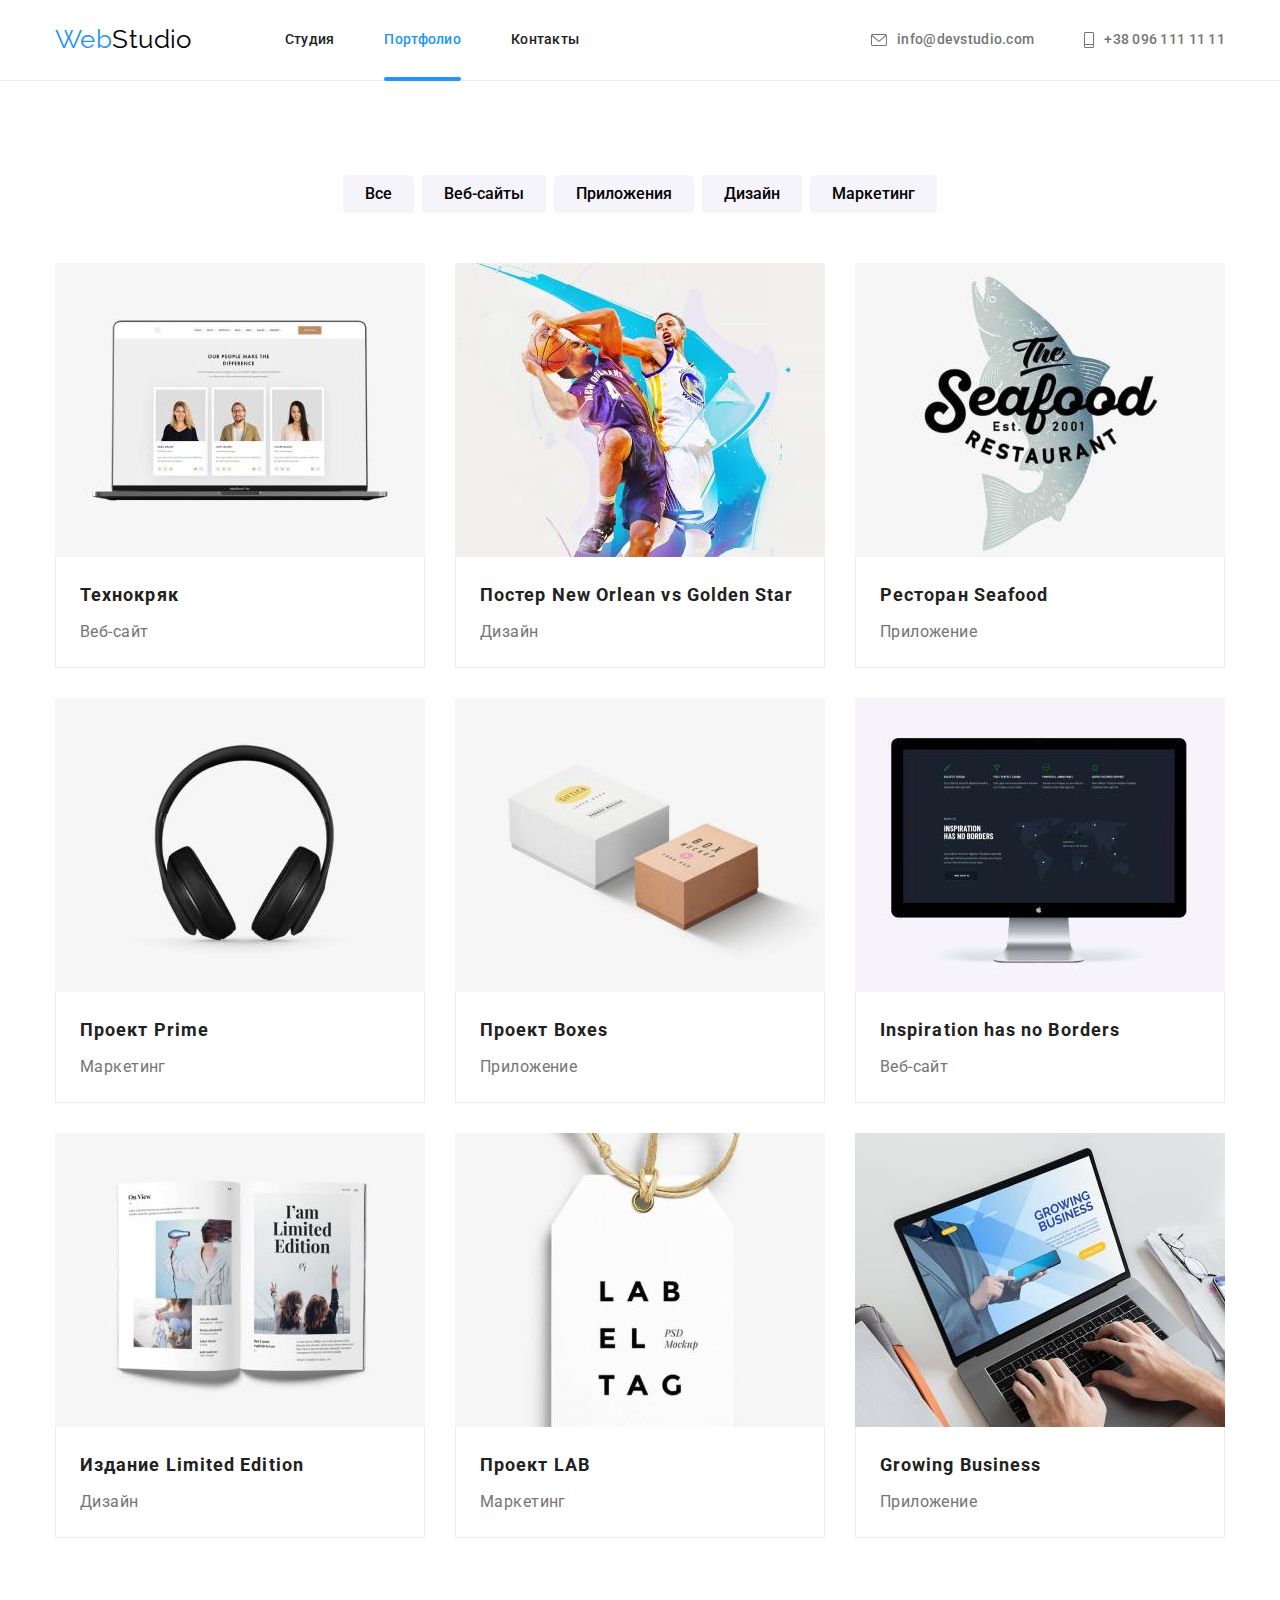
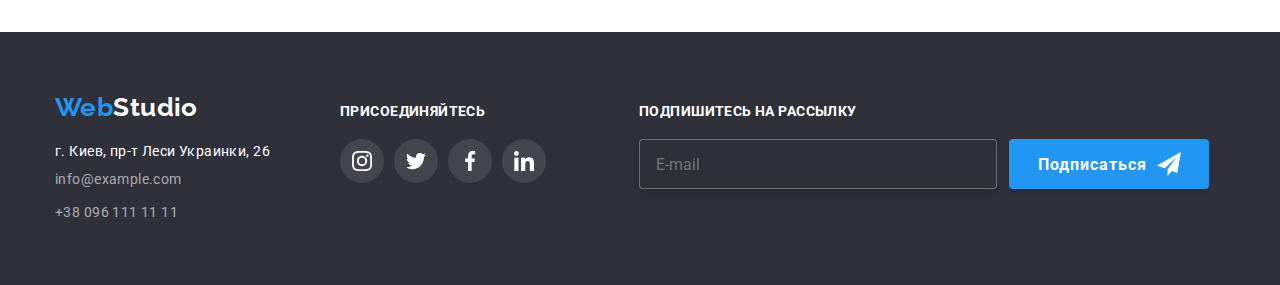
==== portfolio.html @ 6498806d "q" ====
<!DOCTYPE html>
<html lang="ru">
  <head>
    <meta charset="UTF-8" />
    <meta http-equiv="X-UA-Compatible" content="IE=edge" />
    <meta name="viewport" content="width=device-width, initial-scale=1.0" />
    <title>portfolio</title>
    <link
      href="https://fonts.googleapis.com/css2?family=Raleway:wght@700&family=Roboto:wght@400;500;700;900&display=swap"
      rel="stylesheet"
    />
    <link
      rel="stylesheet"
      href="https://cdnjs.cloudflare.com/ajax/libs/modern-normalize/1.1.0/modern-normalize.min.css"
    />
    <link rel="stylesheet" href="./css/styles.css" />
  </head>

  <body>
    <header class="">
      <div class="container">
        <div class="main-nav">
          <nav class="conteiner-nav">
            <a href="./index.html" class="logo"
              ><span class="logo-text">Web</span>Studio</a
            >
            <ul class="site-nav">
              <li class="item">
                <a href="./index.html" class="link">Студия</a>
              </li>
              <li class="item">
                <a href="./portfolio.html" class="link current">Портфолио</a>
              </li>
              <li class="item"><a href="" class="link">Контакты</a></li>
            </ul>
          </nav>
          <div class="conteiner-contakt">
            <ul class="auth-nav">
              <li class="item">
                <a href="mailto:info@devstudio.com" class="link">
                  <svg class="icon-tell" width="16" height="12">
                    <use href="./images/icons.svg#envelope"></use>
                  </svg>
                  info@devstudio.com
                </a>
              </li>
              <li class="item">
                <a href="tel:+380961111111" class="link">
                  <svg class="icon-tell" width="10" height="16">
                    <use href="./images/icons.svg#telephon"></use>
                  </svg>
                  +38 096 111 11 11</a
                >
              </li>
            </ul>
          </div>
        </div>
      </div>
    </header>
    <main>
      <section>
        <div class="section container">
          <h1 class="visually-hidden">Карточки работ</h1>
          <ul class="filter">
            <li class="item">
              <button type="button" class="button-filter">Все</button>
            </li>

            <li class="item">
              <button type="button" class="button-filter">Веб-сайты</button>
            </li>

            <li class="item">
              <button type="button" class="button-filter">Приложения</button>
            </li>

            <li class="item">
              <button type="button" class="button-filter">Дизайн</button>
            </li>

            <li class="item">
              <button type="button" class="button-filter">Маркетинг</button>
            </li>
          </ul>
          <ul class="card-work">
            <li class="item">
              <a href="" class="card-thumb">
                <div class="box">
                  <img
                    src="./images/techno.jpeg"
                    alt="стрaница сайта"
                    width="370"
                  />
                  <div class="overlay">
                    <p>
                      Ресурс предлагает комплексные предложения с разным уровнем
                      функционала и сервисов. Все это позволит посетителю
                      получить исчерпывающие сведения  о компании или частном
                      лице.
                    </p>
                  </div>
                </div>
                <div class="card-content">
                  <h2 class="work-title">Технокряк</h2>
                  <p class="work-name">Веб-сайт</p>
                </div>
              </a>
            </li>
            <li class="item">
              <a href="" class="card-thumb">
                <div class="box">
                  <img src="./images/poster.jpeg" alt="баскетбол" width="370" />
                  <div class="overlay">
                    <p>
                      Ресурс предлагает комплексные предложения с разным уровнем
                      функционала и сервисов. Все это позволит посетителю
                      получить исчерпывающие сведения  о компании или частном
                      лице.
                    </p>
                  </div>
                </div>
                <div class="card-content">
                  <h2 class="work-title">Постер New Orlean vs Golden Star</h2>
                  <p class="work-name">Дизайн</p>
                </div>
              </a>
            </li>
            <li class="item">
              <a href="" class="card-thumb"
                ><div class="box">
                  <img
                    src="./images/restaurant.jpeg"
                    alt="логотип ресторана"
                    width="370"
                  />
                  <div class="overlay">
                    <p>
                      Ресурс предлагает комплексные предложения с разным уровнем
                      функционала и сервисов. Все это позволит посетителю
                      получить исчерпывающие сведения  о компании или частном
                      лице.
                    </p>
                  </div>
                </div>
                <div class="card-content">
                  <h2 class="work-title">Ресторан Seafood</h2>
                  <p class="work-name">Приложение</p>
                </div></a
              >
            </li>
            <li class="item">
              <a href="" class="card-thumb"
                ><div class="box">
                  <img src="./images/prime.jpeg" alt="наушники" width="370" />
                  <div class="overlay">
                    <p>
                      Ресурс предлагает комплексные предложения с разным уровнем
                      функционала и сервисов. Все это позволит посетителю
                      получить исчерпывающие сведения  о компании или частном
                      лице.
                    </p>
                  </div>
                </div>
                <div class="card-content">
                  <h2 class="work-title">Проект Prime</h2>
                  <p class="work-name">Маркетинг</p>
                </div></a
              >
            </li>
            <li class="item">
              <a href="" class="card-thumb"
                ><div class="box">
                  <img src="./images/boxes.jpeg" alt="блоки" width="370" />
                  <div class="overlay">
                    <p>
                      Ресурс предлагает комплексные предложения с разным уровнем
                      функционала и сервисов. Все это позволит посетителю
                      получить исчерпывающие сведения  о компании или частном
                      лице.
                    </p>
                  </div>
                </div>
                <div class="card-content">
                  <h2 class="work-title">Проект Boxes</h2>
                  <p class="work-name">Приложение</p>
                </div></a
              >
            </li>
            <li class="item">
              <a href="" class="card-thumb"
                ><div class="box">
                  <img
                    src="./images/Inspiration.jpeg"
                    alt="монитор"
                    width="370"
                  />
                  <div class="overlay">
                    <p>
                      Ресурс предлагает комплексные предложения с разным уровнем
                      функционала и сервисов. Все это позволит посетителю
                      получить исчерпывающие сведения  о компании или частном
                      лице.
                    </p>
                  </div>
                </div>
                <div class="card-content">
                  <h2 class="work-title">Inspiration has no Borders</h2>
                  <p class="work-name">Веб-сайт</p>
                </div></a
              >
            </li>
            <li class="item">
              <a href="" class="card-thumb"
                ><div class="box">
                  <img src="./images/edition.jpeg" alt="книга" width="370" />
                  <div class="overlay">
                    <p>
                      Ресурс предлагает комплексные предложения с разным уровнем
                      функционала и сервисов. Все это позволит посетителю
                      получить исчерпывающие сведения  о компании или частном
                      лице.
                    </p>
                  </div>
                </div>
                <div class="card-content">
                  <h2 class="work-title">Издание Limited Edition</h2>
                  <p class="work-name">Дизайн</p>
                </div></a
              >
            </li>
            <li class="item">
              <a href="" class="card-thumb"
                ><div class="box">
                  <img src="./images/projeck.jpeg" alt="лейба" width="370" />
                  <div class="overlay">
                    <p>
                      Ресурс предлагает комплексные предложения с разным уровнем
                      функционала и сервисов. Все это позволит посетителю
                      получить исчерпывающие сведения  о компании или частном
                      лице.
                    </p>
                  </div>
                </div>
                <div class="card-content">
                  <h2 class="work-title">Проект LAB</h2>
                  <p class="work-name">Маркетинг</p>
                </div></a
              >
            </li>
            <li class="item">
              <a href="" class="card-thumb"
                ><div class="box">
                  <img src="./images/business.jpeg" alt="ноутбук" width="370" />
                  <div class="overlay">
                    <p>
                      Ресурс предлагает комплексные предложения с разным уровнем
                      функционала и сервисов. Все это позволит посетителю
                      получить исчерпывающие сведения  о компании или частном
                      лице.
                    </p>
                  </div>
                </div>
                <div class="card-content">
                  <h2 class="work-title">Growing Business</h2>
                  <p class="work-name">Приложение</p>
                </div>
              </a>
            </li>
          </ul>
        </div>
      </section>
    </main>

    <footer class="footer">
      <div class="container">
        <div class="addres-thumb">
          <a href="./index.html" class="logo-footer"
            ><span class="logo-text">Web</span>Studio</a
          >
          <address>
            <ul class="footer-nav">
              <li class="item">
                <a
                  href="https://www.google.com/maps/place/%D0%B1%D1%83%D0%BB.+%D0%9B%D0%B5%D1%81%D0%B8+%D0%A3%D0%BA%D1%80%D0%B0%D0%B8%D0%BD%D0%BA%D0%B8,+26,+%D0%9A%D0%B8%D0%B5%D0%B2,+02000/@50.4265841,30.5361971,17z/data=!3m1!4b1!4m5!3m4!1s0x40d4cf0e033ecbe9:0x57a4dffefec77da0!8m2!3d50.4265807!4d30.5383858"
                  target="_blank"
                  rel="noopener noreferrer nofollow"
                  class="link-adress"
                  >г. Киев, пр-т Леси Украинки, 26</a
                >
              </li>

              <li class="item">
                <a href="mailto:info@example.com" class="link"
                  >info@example.com</a
                >
              </li>
              <li class="item">
                <a href="tel:+380961111111" class="link"> +38 096 111 11 11</a>
              </li>
            </ul>
          </address>
        </div>
        <div class="social-link">
          <p class="social-link-title">присоединяйтесь</p>
          <ul class="footer-icon">
            <li class="icons-footer">
              <a href="" class="link">
                <svg class="icon-insta" width="20px" height="20px">
                  <use href="./images/icons.svg#instagram"></use>
                </svg>
              </a>
            </li>
            <li class="icons-footer">
              <a href="" class="link">
                <svg class="icon-insta" width="20px" height="20px">
                  <use href="./images/icons.svg#twitter"></use>
                </svg>
              </a>
            </li>
            <li class="icons-footer">
              <a href="" class="link">
                <svg class="icon-insta" width="20px" height="20px">
                  <use href="./images/icons.svg#facebook"></use>
                </svg>
              </a>
            </li>
            <li class="icons-footer">
              <a href="" class="link">
                <svg class="icon-insta" width="20px" height="20px">
                  <use href="./images/icons.svg#linkedin"></use>
                </svg>
              </a>
            </li>
          </ul>
        </div>
        <div class="footer-email">
          <p class="social-link-title">Подпишитесь на рассылку</p>
          <form class="footer-form">
            <div>
              <label for="email"></label>
              <input
                class="footer-input"
                type="text"
                name="email"
                id="email"
                placeholder="E-mail"
              />
            </div>
            <button type="submit" class="footer-btn">
              Подписаться
              <svg class="icon-send" width="24px" height="24px">
                <use href="./images/icons.svg#send"></use>
              </svg>
            </button>
          </form>
        </div>
      </div>
    </footer>
  </body>
</html>
---- css/styles.css ----
:root {
  --primary-text-color: #757575;
  --title-text-color: #212121;
  --primary-color-link: #2196f3;
  --white-color: #ffffff;
  --black-color: #000000;
  --card-set-gap: 30px;
}

body {
  background-color: var(--white-color);
  color: var(--primary-text-color);
  font-family: Roboto, sans-serif;
  letter-spacing: 0.03em;
  font-size: 14px;
}
a {
  text-decoration: none;
}

ul {
  list-style: none;
}

h1,
h2,
h3,
ul,
p,
li {
  padding: 0;
  margin: 0;
}

img {
  display: block;
  max-width: 100%;
}

/* цвет основного текста #757575; */
/* вторичный цвет текста #212121; */
/* белый #FFFFFF */
/* синий #2196F3 */
/* вторичный цвет фона #F5F4FA */
/* черный цвет  #000000 */

/* header */

.container {
  margin-left: auto;
  margin-right: auto;
  padding-left: 15px;
  padding-right: 15px;
  width: 1200px;
}

.section {
  padding-top: 94px;
  padding-bottom: 94px;
}

header {
  background-color: var(--white-color);
  border-bottom: 1px solid #ececec;
}

.conteiner-nav {
  display: flex;
  align-items: center;
}

.main-nav {
  display: flex;
  align-items: center;
}

.logo {
  color: var(--black-color);
  font-family: Raleway, sans-serif;
  font-size: 26px;
  line-height: 1.2;
}

.logo-text {
  color: var(--primary-color-link);
  text-decoration: none;
}

.site-nav {
  margin: 0 0 0 93px;
}

.conteiner-contakt {
  margin-left: auto;
}

.site-nav .link {
  color: var(--title-text-color);
}

.site-nav .link {
  display: block;
  padding-bottom: 32px;
  padding-top: 32px;
}

.site-nav,
.auth-nav {
  display: flex;
  padding-left: 0;
  font-weight: 500;
  line-height: 1.14;
  letter-spacing: 0.02em;
}

.auth-nav .item + .item {
  margin-left: 50px;
}

.site-nav .item:not(:last-child) {
  margin-right: 50px;
}

.site-nav .link:hover,
.site-nav .link:focus {
  color: var(--primary-color-link);
}

.item .link {
  display: inline-flex;
  transition: color 250ms cubic-bezier(0.4, 0, 0.2, 1);
}

.auth-nav .link {
  display: flex;
  align-items: center;
  color: var(--primary-text-color);
}

.auth-nav .link:hover,
.auth-nav .link:focus {
  color: var(--primary-color-link);
}

.link:hover .icon-tell,
.link:focus .icon-tell {
  fill: #2196f3;
}

.icon-tell {
  fill: var(--primary-text-color);
  margin-right: 10px;
  transition: fill 250ms cubic-bezier(0.4, 0, 0.2, 1);
}

.site-nav .current {
  position: relative;
  color: var(--primary-color-link);
}

.current::after {
  content: "";
  position: absolute;
  bottom: -1px;
  width: 100%;
  height: 4px;
  background-color: var(--primary-color-link);
  border-radius: 2px;
}

/* ------------ MAIN---------- */

/* ------HERO------ */

.hero {
  padding: 200px 0;
  max-width: 1600px;
  height: 600px;
  margin-left: auto;
  margin-right: auto;
  background-color: #2f303a;
  background-image: linear-gradient(
      to right,
      rgba(47, 48, 58, 0.4),
      rgba(47, 48, 58, 0.4)
    ),
    url(../images/hero.jpeg);
  background-repeat: no-repeat;
  background-position: center;
  background-size: cover;
  color: var(--white-color);
  text-align: center;
}

.hero-title {
  margin-bottom: 40px;
  margin-left: auto;
  margin-right: auto;
  width: 696px;
  font-weight: 900;
  font-size: 44px;
  line-height: 1.36;
  letter-spacing: 0.06em;
  text-transform: uppercase;
}

.button {
  padding: 10px 32px;
  border: none;
  background-color: var(--primary-color-link);
  color: var(--white-color);
  font-family: inherit;
  font-weight: 700;
  font-size: 16px;
  line-height: 1.87;
  align-items: center;
  text-align: center;
  letter-spacing: 0.06em;
  cursor: pointer;
  box-shadow: 0px 4px 4px rgba(0, 0, 0, 0.15);
  border-radius: 4px;
  transition: background-color 250ms cubic-bezier(0.4, 0, 0.2, 1);
}

.button:hover,
.button:focus {
  background-color: #188ce8;
}

/* ----Modal----- */

.backdrop {
  position: fixed;
  top: 0;
  left: 0;
  width: 100vw;
  height: 100vh;
  background-color: rgba(0, 0, 0, 0.2);
  z-index: 1;
}

.backdrop.is-hidden {
  visibility: hidden;
  opacity: 0;
  pointer-events: none;
}

.modal {
  position: absolute;
  top: 50%;
  left: 50%;
  transform: translate(-50%, -50%);
  transition: transform 250ms cubic-bezier(0.4, 0, 0.2, 1);

  min-width: 528px;
  min-height: 581px;

  background-color: var(--white-color);
  box-shadow: 0px 1px 3px rgba(0, 0, 0, 0.12), 0px 1px 1px rgba(0, 0, 0, 0.14),
    0px 2px 1px rgba(0, 0, 0, 0.2);
  border-radius: 4px;
}

.close {
  display: flex;
  justify-content: flex-end;
  margin-bottom: 2px;
}

.form-title {
  margin-bottom: 12px;
  font-weight: 700;
  font-size: 20px;
  line-height: 1.15;
  text-align: center;
  color: #212121;
}

.backdrop.is-hidden .modal {
  transform: translate(-50%, -50%) scale(0);
}

.backdrop {
  position: fixed;
  top: 0;
  left: 0;
  width: 100%;
  height: 100%;
  background-color: rgba(0, 0, 0, 0.2);
  opacity: 1;
  transition: opacity 250ms cubic-bezier(0.4, 0, 0.2, 1),
    visibility 250ms cubic-bezier(0.4, 0, 0.2, 1);
}

.btn-close {
  display: flex;
  align-items: center;
  justify-content: center;
  margin-top: 8px;
  margin-right: 8px;
  width: 30px;
  height: 30px;
  padding: 0;
  border: 1px solid rgba(0, 0, 0, 0.1);
  border-radius: 50%;
  background-color: var(--white-color);
  cursor: pointer;
  transition: fill 250ms cubic-bezier(0.4, 0, 0.2, 1);
}

.btn-close:hover,
.btn-close:focus {
  fill: #188ce8;
}

.form {
  width: 448px;
  margin-left: auto;
  margin-right: auto;
}

.form-field {
  display: flex;
  flex-direction: column;
  position: relative;
}

.form-field input {
  outline: none;
  height: 40px;
  margin: 0;
  padding-left: 30px;
  margin-bottom: 10px;
  border: 1px solid rgba(33, 33, 33, 0.2);
  border-radius: 4px;
}

.form-input {
  transition: border 250ms cubic-bezier(0.4, 0, 0.2, 1),
    box-shadow 250ms cubic-bezier(0.4, 0, 0.2, 1);
}

.form-field label {
  margin-bottom: 4px;
  font-size: 12px;
  line-height: 1.16;

  letter-spacing: 0.01em;

  color: #757575;
}

.form-input:focus-within {
  border: 1px solid #2196f3;
  box-shadow: 0px 1px 3px rgba(0, 0, 0, 0.12), 0px 1px 1px rgba(0, 0, 0, 0.14),
    0px 2px 1px rgba(0, 0, 0, 0.2);
  border-radius: 4px;
  fill: #188ce8;
}

.form-input:focus + .form-icons {
  fill: #188ce8;
}

.form-input {
  appearance: none;
}

textarea {
  outline: none;
  padding: 12px 16px;
  resize: none;
  border: 1px solid rgba(33, 33, 33, 0.2);
  border-radius: 4px;
  font-size: 12px;
  line-height: 1.16;
  letter-spacing: 0.01em;
  height: 120px;
  color: rgba(117, 117, 117, 0.5);
}

.btn-modal {
  width: 200px;
  height: 50px;
  font-weight: 700;
  font-size: 16px;
  line-height: 1.87;
  text-align: center;
  letter-spacing: 0.06em;

  color: #ffffff;
  background-color: #2196f3;
  box-shadow: 0px 4px 4px rgba(0, 0, 0, 0.15);
  border-radius: 4px;
  padding: 0;
  cursor: pointer;

  transition: background-color 250ms cubic-bezier(0.4, 0, 0.2, 1),
    box-shadow 250ms cubic-bezier(0.4, 0, 0.2, 1);
}

.btn-modal:hover,
.btn-modal:focus {
  background-color: #188ce8;
  box-shadow: 0px 4px 4px rgba(0, 0, 0, 0.15);
}

.btn-send {
  display: flex;
  justify-content: center;
}

.form-icons {
  position: absolute;
  bottom: 11px;
  left: 10px;

  transform: translateY(-50%);
  width: 18px;
  height: 18px;
  transition: fill 250ms cubic-bezier(0.4, 0, 0.2, 1);
}

label a {
  color: #2196f3;
  text-decoration: underline;
}

.checkbox {
  opacity: 0;
}

.checkbox {
  margin-right: 7px;
}

.check-icon {
  position: relative;
  pointer-events: none;
}

.check-icon svg {
  pointer-events: none;
}

.check-blue {
  opacity: 0;
  transition: opacity 250ms cubic-bezier(0.4, 0, 0.2, 1);
}

.check-black {
  transition: opacity 250ms cubic-bezier(0.4, 0, 0.2, 1);
}

.checkbox:checked + .check-icon .check-black {
  opacity: 0;
}

.checkbox:checked + .check-icon .check-blue {
  opacity: 1;
}

.check-black,
.check-blue {
  position: absolute;
  transform: translateX(-135%);
}

.form-check {
  position: relative;
  display: flex;
  justify-content: center;
  margin-top: 20px;
  margin-bottom: 30px;
}

/* ------section------- */

.item .icon {
  display: flex;
  align-items: center;
  justify-content: center;
  width: 270px;
  height: 120px;
  background-color: #f5f4fa;
  border-radius: 4px;
}

.advantage {
  padding-bottom: 0;
}

.visually-hidden {
  position: absolute;
  width: 1px;
  height: 1px;
  margin: -1px;
  border: 0;
  padding: 0;
  white-space: nowrap;
  clip-path: inset(100%);
  clip: rect(0 0 0 0);
  overflow: hidden;
}

.advantage-block {
  display: flex;
}

.advantage-block .item:not(:last-child) {
  margin-right: 30px;
}

.section-title {
  margin-bottom: 50px;
  color: var(--title-text-color);
  font-weight: 700;
  font-size: 36px;
  line-height: 1.17;
  text-align: center;
}

.advantage-title {
  margin-top: 30px;
  margin-bottom: 10px;
  color: var(--title-text-color);
  font-weight: 700;
  font-size: 14px;
  line-height: 1.14;
  text-transform: uppercase;
}

.pictures {
  display: flex;
}

.pictures .item {
  position: relative;
}

.block-name {
  position: absolute;
  width: 100%;
  display: flex;
  align-items: center;
  justify-content: center;
  left: 0;
  bottom: 0;
  height: 70px;
  font-weight: 700;
  font-size: 14px;
  line-height: 1.14;
  text-align: center;
  color: #ffffff;
  background-color: rgba(47, 48, 58, 0.8);
  text-transform: uppercase;
}

.pictures .item:not(:last-child) {
  margin-right: 30px;
}

.team {
  background-color: #f5f4fa;
  padding-top: 94px;
  padding-bottom: 94px;
}

.team-block {
  display: flex;
}

.team-block .item:not(:last-child) {
  margin-right: 30px;
}

.team-block .item {
  background-color: var(--white-color);
  box-shadow: 0px 1px 3px rgba(0, 0, 0, 0.12), 0px 1px 1px rgba(0, 0, 0, 0.14),
    0px 2px 1px rgba(0, 0, 0, 0.2);
  border-radius: 0px 0px 4px 4px;
}

.team-title {
  margin-top: 30px;
  margin-bottom: 10px;

  color: var(--title-text-color);
  font-weight: 500;
  font-size: 16px;
  line-height: 1.19;
  text-align: center;
}

.work-title {
  color: var(--title-text-color);
  font-weight: 700;
  font-size: 18px;
  line-height: 2;
  letter-spacing: 0.06em;
}

.work-name {
  color: var(--primary-text-color);
  font-size: 16px;
  line-height: 1.87;
}

.text {
  line-height: 1.71;
}

.position {
  margin-bottom: 16px;
  font-size: 16px;
  line-height: 1.19;
  text-align: center;
}

.social-icon {
  display: flex;
  justify-content: center;
  margin-bottom: 30px;
}

.social-icon .icons:not(:last-child) {
  margin-right: 10px;
}

.icons .link {
  display: flex;
  align-items: center;
  justify-content: center;
  width: 44px;
  height: 44px;
  border-radius: 50%;
  fill: #afb1b8;
  transition: background-color 250ms cubic-bezier(0.4, 0, 0.2, 1),
    fill 250ms cubic-bezier(0.4, 0, 0.2, 1);
}

.icons .link:hover,
.icons .link:focus {
  fill: #ffffff;
  background-color: #2196f3;
  border-radius: 50%;
}

/* company */

.company-block {
  display: flex;
}

.company-block .item {
  display: flex;
  align-items: center;
  justify-content: center;
}

.company-block .item {
  width: 170px;
  height: 92px;
  cursor: pointer;
  border: 1px solid #afb1b8;
  border-radius: 4px;
  transition: border-color 250ms cubic-bezier(0.4, 0, 0.2, 1);
}

.company-block .link {
  display: flex;
  justify-content: center;
  align-items: center;
  width: 100%;
  height: 100%;
  fill: #afb1b8;
  transition: fill 250ms cubic-bezier(0.4, 0, 0.2, 1);
}
.company-block .link:hover,
.company-block .link:focus {
  fill: #2196f3;
}

.company-block .item:hover,
.company-block .item:focus {
  border-color: #2196f3;
}

.company-block .item:not(:last-child) {
  margin-right: 30px;
}

/* карточка работ */

main {
  background-color: var(--white-color);
}

.card-content {
  padding: 20px 24px;

  background-color: #ffffff;

  border: 1px solid #eeeeee;
  border-top: 0px;
}

.work-name {
  margin-top: 4px;
}

.card-work {
  display: flex;
  flex-wrap: wrap;
  margin-left: calc(-1 * var(--card-set-gap));
  margin-top: calc(-1 * var(--card-set-gap));
}

.card-work > .item {
  flex-basis: calc(100% / 3 - var(--card-set-gap));
  margin-left: var(--card-set-gap);
  margin-top: var(--card-set-gap);
}

.item .card-thumb {
  display: block;
  transition: box-shadow 250ms cubic-bezier(0.4, 0, 0.2, 1);
}

.card-thumb .box {
  position: relative;
  overflow: hidden;
}

.overlay {
  position: absolute;
  top: 0;
  right: 0;
  width: 100%;
  height: 100%;
  padding: 63px 24px;
  background-color: #188ce8;
  transform: translateY(101%);
  transition: transform 250ms cubic-bezier(0.4, 0, 0.2, 1);
}

.overlay > p {
  width: 322px;
  height: 168px;
  font-size: 18px;
  line-height: 1.55;
  color: #ffffff;
}

.card-thumb:hover .overlay {
  transform: translateY(0);
}

.item .card-thumb:hover,
.item .card-thumb:focus {
  box-shadow: 0px 1px 1px rgba(0, 0, 0, 0.12), 0px 4px 4px rgba(0, 0, 0, 0.06),
    1px 4px 6px rgba(0, 0, 0, 0.16);
}

.filter {
  display: flex;
  margin-bottom: 50px;
  justify-content: center;
}

.button-filter {
  padding: 6px 22px;
  border: none;
  background-color: #f5f4fa;
  border-radius: 4px;
  font-weight: 500;
  font-size: 16px;
  line-height: 1.62;
  cursor: pointer;
  transition: background-color 250ms cubic-bezier(0.4, 0, 0.2, 1),
    color 250ms cubic-bezier(0.4, 0, 0.2, 1),
    box-shadow 250ms cubic-bezier(0.4, 0, 0.2, 1);
}

.filter .item:not(:last-child) .button-filter {
  margin-right: 8px;
}

.button-filter:hover,
.button-filter:focus {
  color: var(--white-color);
  background-color: var(--primary-color-link);
  box-shadow: 0px 3px 1px rgba(0, 0, 0, 0.1), 0px 1px 2px rgba(0, 0, 0, 0.08),
    0px 2px 2px rgba(0, 0, 0, 0.12);
}

/* footer */

.logo-footer {
  display: block;
  margin-bottom: 20px;
  color: var(--white-color);
  font-family: Raleway, sans-serif;
  font-weight: 700;
  font-size: 26px;
  line-height: 1.2;
}

footer {
  padding-top: 60px;
  padding-bottom: 60px;
  background-color: #2f303a;
}

.footer-nav .item:not(:last-child) {
  margin-bottom: 9px;
}

.footer-nav .link {
  color: rgba(255, 255, 255, 0.6);
  font-weight: 400;
  font-size: 14px;
  line-height: 1.71;
  font-style: normal;
  transition: color 250ms cubic-bezier(0.4, 0, 0.2, 1);
}

.link-adress {
  color: var(--white-color);
  font-style: normal;
  transition: color 250ms cubic-bezier(0.4, 0, 0.2, 1);
}

.link-adress:hover,
.link-adress:focus {
  color: var(--primary-color-link);
}

.footer-nav .link:hover,
.footer-nav .link:focus {
  color: var(--primary-color-link);
}

/* --footer social link--- */

.social-link {
  margin-left: 70px;
}

.social-link-title {
  font-weight: 700;
  font-size: 14px;
  line-height: 1.14;
  letter-spacing: 0.03em;
  text-transform: uppercase;
  color: #ffffff;
  margin-bottom: 20px;
}

.footer .container {
  display: flex;
  align-items: baseline;
}
.footer-icon {
  display: inline-flex;
}

.footer-icon .icons-footer:not(:last-child) {
  margin-right: 10px;
}
.icons-footer .link {
  display: flex;
  align-items: center;
  justify-content: center;
  width: 44px;
  height: 44px;
  background-color: rgba(255, 255, 255, 0.1);
  border-radius: 50%;
  transition: background-color 250ms cubic-bezier(0.4, 0, 0.2, 1);
}

.icon-insta {
  fill: #ffffff;
}

.icons-footer .link:hover,
.icons-footer .link:focus {
  background-color: #2196f3;
  border-radius: 50%;
}

.footer-email {
  margin-left: 93px;
}

.footer-form {
  display: flex;
}

.footer-input {
  width: 358px;
  height: 50px;
  background-color: #2f303a;
  border: 1px solid rgba(255, 255, 255, 0.3);
  filter: drop-shadow(0px 4px 4px rgba(0, 0, 0, 0.15));
  border-radius: 4px;
  padding-left: 16px;

  font-size: 16px;
  line-height: 1.25;
  color: rgba(255, 255, 255, 0.6);
}

.footer-btn {
  width: 200px;
  height: 50px;
  display: flex;
  align-items: center;
  padding: 10px 28px 10px 29px;
  margin-left: 12px;
  background-color: var(--primary-color-link);
  box-shadow: 0px 4px 4px rgba(0, 0, 0, 0.15);
  border-radius: 4px;
  border: none;
  cursor: pointer;
  font-weight: 700;
  font-size: 16px;
  line-height: 1.87;
  letter-spacing: 0.06em;
  color: #ffffff;
}

.icon-send {
  margin-left: 10px;
}
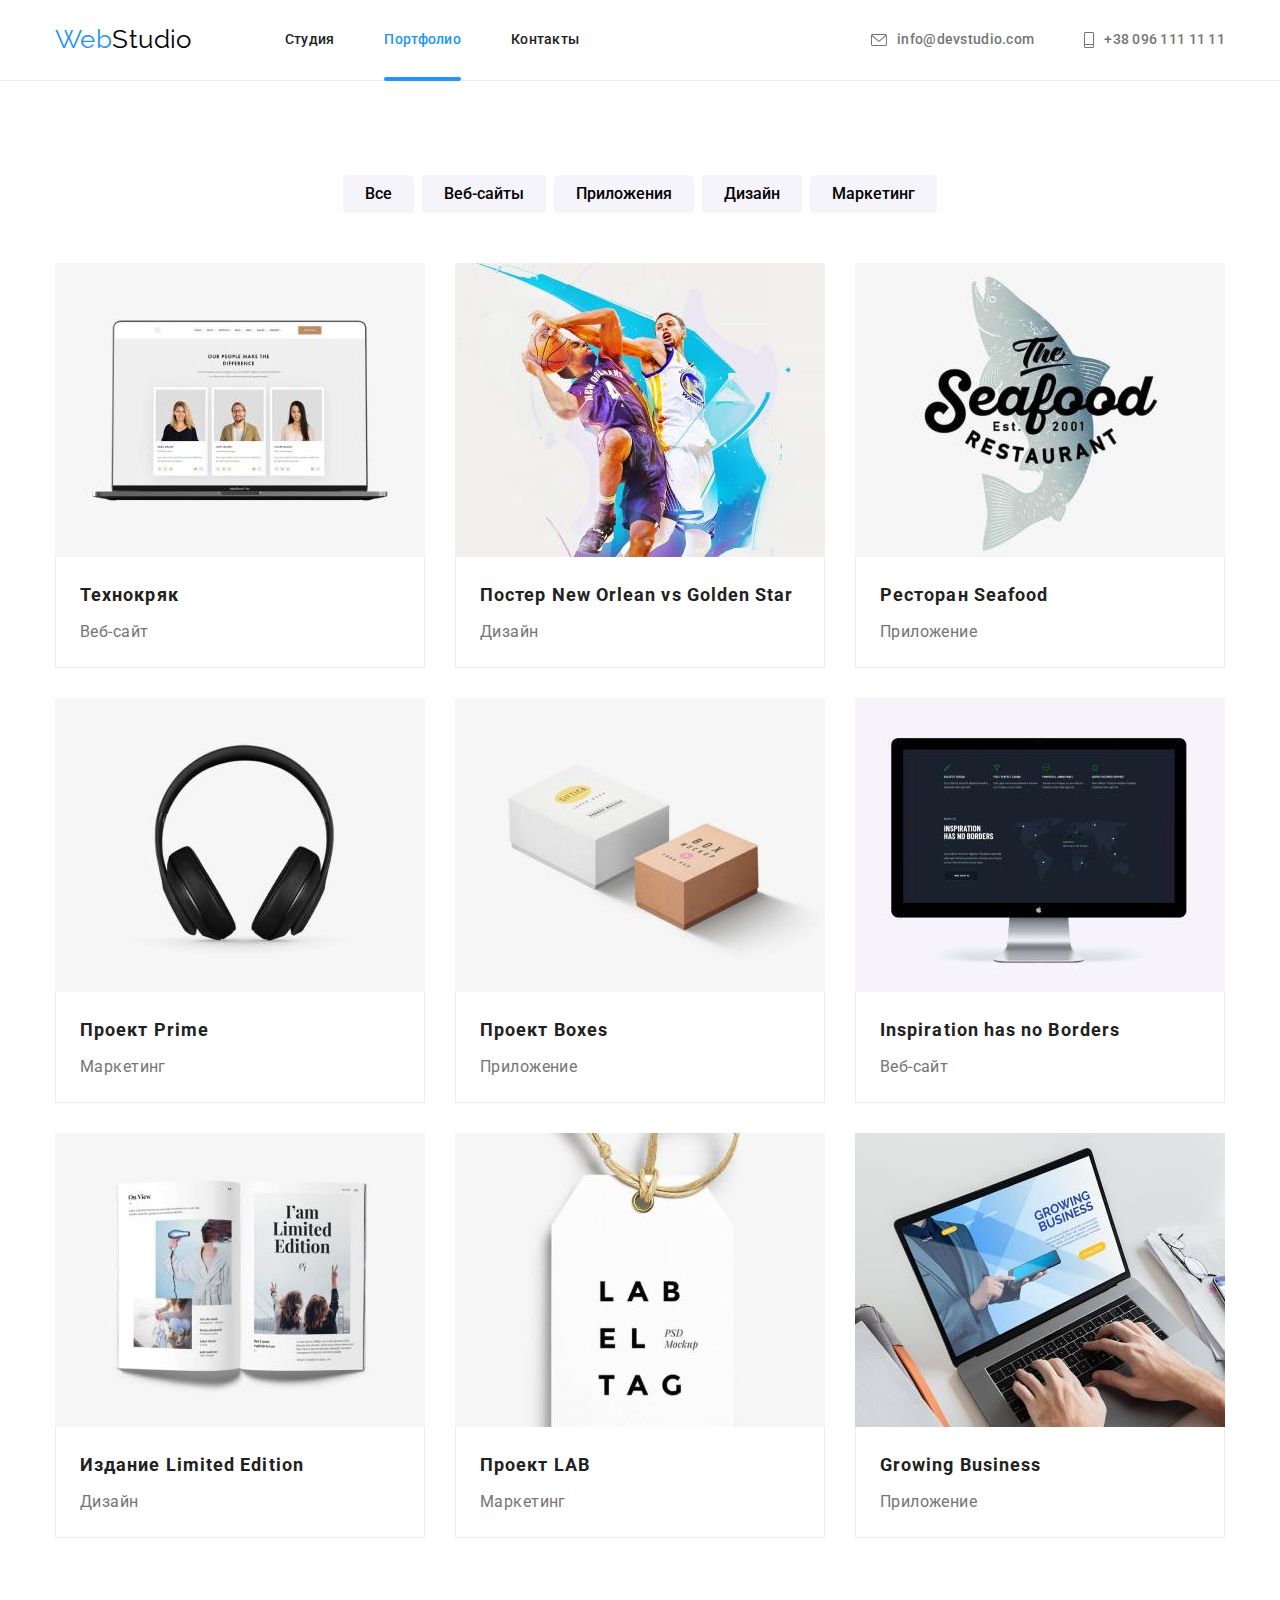
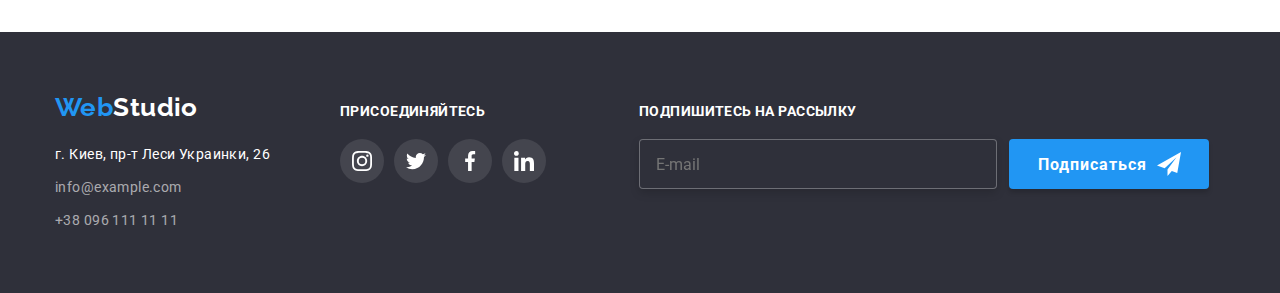
==== commit bf1a9e3f: "1" ====
--- a/portfolio.html
+++ b/portfolio.html
@@ -13,40 +13,46 @@
       rel="stylesheet"
       href="https://cdnjs.cloudflare.com/ajax/libs/modern-normalize/1.1.0/modern-normalize.min.css"
     />
-    <link rel="stylesheet" href="./css/styles.css" />
+    <link rel="stylesheet" href="./css/main.min.css" />
   </head>
 
   <body>
-    <header class="">
+    <header class="page-header">
       <div class="container">
         <div class="main-nav">
-          <nav class="conteiner-nav">
+          <nav class="main-nav__thumb">
             <a href="./index.html" class="logo"
-              ><span class="logo-text">Web</span>Studio</a
+              ><span class="logo__text">Web</span>Studio</a
             >
             <ul class="site-nav">
-              <li class="item">
-                <a href="./index.html" class="link">Студия</a>
-              </li>
-              <li class="item">
-                <a href="./portfolio.html" class="link current">Портфолио</a>
-              </li>
-              <li class="item"><a href="" class="link">Контакты</a></li>
+              <li class="site-nav__item">
+                <a href="./index.html" class="site-nav__link">Студия</a>
+              </li>
+              <li class="site-nav__item">
+                <a
+                  href="./portfolio.html"
+                  class="site-nav__link site-nav__link--current"
+                  >Портфолио</a
+                >
+              </li>
+              <li class="site-nav__item">
+                <a href="" class="site-nav__link">Контакты</a>
+              </li>
             </ul>
           </nav>
-          <div class="conteiner-contakt">
+          <div class="contakt-thumb">
             <ul class="auth-nav">
-              <li class="item">
-                <a href="mailto:info@devstudio.com" class="link">
-                  <svg class="icon-tell" width="16" height="12">
+              <li class="auth-nav__item">
+                <a href="mailto:info@devstudio.com" class="auth-nav__link">
+                  <svg class="auth-nav__icon" width="16" height="12">
                     <use href="./images/icons.svg#envelope"></use>
                   </svg>
                   info@devstudio.com
                 </a>
               </li>
-              <li class="item">
-                <a href="tel:+380961111111" class="link">
-                  <svg class="icon-tell" width="10" height="16">
+              <li class="auth-nav__item">
+                <a href="tel:+380961111111" class="auth-nav__link">
+                  <svg class="auth-nav__icon" width="10" height="16">
                     <use href="./images/icons.svg#telephon"></use>
                   </svg>
                   +38 096 111 11 11</a
@@ -62,30 +68,30 @@
         <div class="section container">
           <h1 class="visually-hidden">Карточки работ</h1>
           <ul class="filter">
-            <li class="item">
-              <button type="button" class="button-filter">Все</button>
-            </li>
-
-            <li class="item">
-              <button type="button" class="button-filter">Веб-сайты</button>
-            </li>
-
-            <li class="item">
-              <button type="button" class="button-filter">Приложения</button>
-            </li>
-
-            <li class="item">
-              <button type="button" class="button-filter">Дизайн</button>
-            </li>
-
-            <li class="item">
-              <button type="button" class="button-filter">Маркетинг</button>
+            <li class="filter__item">
+              <button type="button" class="filter__btn">Все</button>
+            </li>
+
+            <li class="filter__item">
+              <button type="button" class="filter__btn">Веб-сайты</button>
+            </li>
+
+            <li class="filter__item">
+              <button type="button" class="filter__btn">Приложения</button>
+            </li>
+
+            <li class="filter__item">
+              <button type="button" class="filter__btn">Дизайн</button>
+            </li>
+
+            <li class="filter__item">
+              <button type="button" class="filter__btn">Маркетинг</button>
             </li>
           </ul>
           <ul class="card-work">
-            <li class="item">
-              <a href="" class="card-thumb">
-                <div class="box">
+            <li class="card-work__item">
+              <a href="" class="card-work__link">
+                <div class="card-work__img">
                   <img
                     src="./images/techno.jpeg"
                     alt="стрaница сайта"
@@ -102,14 +108,14 @@
                   </div>
                 </div>
                 <div class="card-content">
-                  <h2 class="work-title">Технокряк</h2>
-                  <p class="work-name">Веб-сайт</p>
-                </div>
-              </a>
-            </li>
-            <li class="item">
-              <a href="" class="card-thumb">
-                <div class="box">
+                  <h2 class="card-content__title">Технокряк</h2>
+                  <p class="card-content__name">Веб-сайт</p>
+                </div>
+              </a>
+            </li>
+            <li class="card-work__item">
+              <a href="" class="card-work__link">
+                <div class="card-work__img">
                   <img src="./images/poster.jpeg" alt="баскетбол" width="370" />
                   <div class="overlay">
                     <p>
@@ -122,14 +128,16 @@
                   </div>
                 </div>
                 <div class="card-content">
-                  <h2 class="work-title">Постер New Orlean vs Golden Star</h2>
-                  <p class="work-name">Дизайн</p>
-                </div>
-              </a>
-            </li>
-            <li class="item">
-              <a href="" class="card-thumb"
-                ><div class="box">
+                  <h2 class="card-content__title">
+                    Постер New Orlean vs Golden Star
+                  </h2>
+                  <p class="card-content__name">Дизайн</p>
+                </div>
+              </a>
+            </li>
+            <li class="card-work__item">
+              <a href="" class="card-work__link"
+                ><div class="card-work__img">
                   <img
                     src="./images/restaurant.jpeg"
                     alt="логотип ресторана"
@@ -146,14 +154,14 @@
                   </div>
                 </div>
                 <div class="card-content">
-                  <h2 class="work-title">Ресторан Seafood</h2>
-                  <p class="work-name">Приложение</p>
-                </div></a
-              >
-            </li>
-            <li class="item">
-              <a href="" class="card-thumb"
-                ><div class="box">
+                  <h2 class="card-content__title">Ресторан Seafood</h2>
+                  <p class="card-content__name">Приложение</p>
+                </div></a
+              >
+            </li>
+            <li class="card-work__item">
+              <a href="" class="card-work__link"
+                ><div class="card-work__img">
                   <img src="./images/prime.jpeg" alt="наушники" width="370" />
                   <div class="overlay">
                     <p>
@@ -166,14 +174,14 @@
                   </div>
                 </div>
                 <div class="card-content">
-                  <h2 class="work-title">Проект Prime</h2>
-                  <p class="work-name">Маркетинг</p>
-                </div></a
-              >
-            </li>
-            <li class="item">
-              <a href="" class="card-thumb"
-                ><div class="box">
+                  <h2 class="card-content__title">Проект Prime</h2>
+                  <p class="card-content__name">Маркетинг</p>
+                </div></a
+              >
+            </li>
+            <li class="card-work__item">
+              <a href="" class="card-work__link"
+                ><div class="card-work__img">
                   <img src="./images/boxes.jpeg" alt="блоки" width="370" />
                   <div class="overlay">
                     <p>
@@ -186,14 +194,14 @@
                   </div>
                 </div>
                 <div class="card-content">
-                  <h2 class="work-title">Проект Boxes</h2>
-                  <p class="work-name">Приложение</p>
-                </div></a
-              >
-            </li>
-            <li class="item">
-              <a href="" class="card-thumb"
-                ><div class="box">
+                  <h2 class="card-content__title">Проект Boxes</h2>
+                  <p class="card-content__name">Приложение</p>
+                </div></a
+              >
+            </li>
+            <li class="card-work__item">
+              <a href="" class="card-work__link"
+                ><div class="card-work__img">
                   <img
                     src="./images/Inspiration.jpeg"
                     alt="монитор"
@@ -210,14 +218,16 @@
                   </div>
                 </div>
                 <div class="card-content">
-                  <h2 class="work-title">Inspiration has no Borders</h2>
-                  <p class="work-name">Веб-сайт</p>
-                </div></a
-              >
-            </li>
-            <li class="item">
-              <a href="" class="card-thumb"
-                ><div class="box">
+                  <h2 class="card-content__title">
+                    Inspiration has no Borders
+                  </h2>
+                  <p class="card-content__name">Веб-сайт</p>
+                </div></a
+              >
+            </li>
+            <li class="card-work__item">
+              <a href="" class="card-work__link"
+                ><div class="card-work__img">
                   <img src="./images/edition.jpeg" alt="книга" width="370" />
                   <div class="overlay">
                     <p>
@@ -230,14 +240,14 @@
                   </div>
                 </div>
                 <div class="card-content">
-                  <h2 class="work-title">Издание Limited Edition</h2>
-                  <p class="work-name">Дизайн</p>
-                </div></a
-              >
-            </li>
-            <li class="item">
-              <a href="" class="card-thumb"
-                ><div class="box">
+                  <h2 class="card-content__title">Издание Limited Edition</h2>
+                  <p class="card-content__name">Дизайн</p>
+                </div></a
+              >
+            </li>
+            <li class="card-work__item">
+              <a href="" class="card-work__link"
+                ><div class="card-work__img">
                   <img src="./images/projeck.jpeg" alt="лейба" width="370" />
                   <div class="overlay">
                     <p>
@@ -250,14 +260,14 @@
                   </div>
                 </div>
                 <div class="card-content">
-                  <h2 class="work-title">Проект LAB</h2>
-                  <p class="work-name">Маркетинг</p>
-                </div></a
-              >
-            </li>
-            <li class="item">
-              <a href="" class="card-thumb"
-                ><div class="box">
+                  <h2 class="card-content__title">Проект LAB</h2>
+                  <p class="card-content__name">Маркетинг</p>
+                </div></a
+              >
+            </li>
+            <li class="card-work__item">
+              <a href="" class="card-work__link"
+                ><div class="card-work__img">
                   <img src="./images/business.jpeg" alt="ноутбук" width="370" />
                   <div class="overlay">
                     <p>
@@ -270,8 +280,8 @@
                   </div>
                 </div>
                 <div class="card-content">
-                  <h2 class="work-title">Growing Business</h2>
-                  <p class="work-name">Приложение</p>
+                  <h2 class="card-content__title">Growing Business</h2>
+                  <p class="card-content__name">Приложение</p>
                 </div>
               </a>
             </li>
@@ -280,84 +290,86 @@
       </section>
     </main>
 
-    <footer class="footer">
-      <div class="container">
+    <footer class="page-footer">
+      <div class="page-footer__container">
         <div class="addres-thumb">
-          <a href="./index.html" class="logo-footer"
-            ><span class="logo-text">Web</span>Studio</a
+          <a href="./index.html" class="logo logo--inverse"
+            ><span class="logo__text">Web</span>Studio</a
           >
           <address>
             <ul class="footer-nav">
-              <li class="item">
+              <li class="footer-nav__item">
                 <a
                   href="https://www.google.com/maps/place/%D0%B1%D1%83%D0%BB.+%D0%9B%D0%B5%D1%81%D0%B8+%D0%A3%D0%BA%D1%80%D0%B0%D0%B8%D0%BD%D0%BA%D0%B8,+26,+%D0%9A%D0%B8%D0%B5%D0%B2,+02000/@50.4265841,30.5361971,17z/data=!3m1!4b1!4m5!3m4!1s0x40d4cf0e033ecbe9:0x57a4dffefec77da0!8m2!3d50.4265807!4d30.5383858"
                   target="_blank"
                   rel="noopener noreferrer nofollow"
-                  class="link-adress"
+                  class="footer-nav__link footer-nav__link--adress"
                   >г. Киев, пр-т Леси Украинки, 26</a
                 >
               </li>
 
-              <li class="item">
-                <a href="mailto:info@example.com" class="link"
+              <li class="footer-nav__item">
+                <a href="mailto:info@example.com" class="footer-nav__link"
                   >info@example.com</a
                 >
               </li>
-              <li class="item">
-                <a href="tel:+380961111111" class="link"> +38 096 111 11 11</a>
+              <li class="footer-nav__item">
+                <a href="tel:+380961111111" class="footer-nav__link">
+                  +38 096 111 11 11</a
+                >
               </li>
             </ul>
           </address>
         </div>
-        <div class="social-link">
-          <p class="social-link-title">присоединяйтесь</p>
-          <ul class="footer-icon">
-            <li class="icons-footer">
-              <a href="" class="link">
-                <svg class="icon-insta" width="20px" height="20px">
+        <div class="socials-nets">
+          <p class="socials-nets__title">присоединяйтесь</p>
+          <ul class="footer-socials">
+            <li class="footer-socials__item">
+              <a href="" class="footer-socials__link">
+                <svg class="footer-socials__icon" width="20px" height="20px">
                   <use href="./images/icons.svg#instagram"></use>
                 </svg>
               </a>
             </li>
-            <li class="icons-footer">
-              <a href="" class="link">
-                <svg class="icon-insta" width="20px" height="20px">
+            <li class="footer-socials__item">
+              <a href="" class="footer-socials__link">
+                <svg class="footer-socials__icon" width="20px" height="20px">
                   <use href="./images/icons.svg#twitter"></use>
                 </svg>
               </a>
             </li>
-            <li class="icons-footer">
-              <a href="" class="link">
-                <svg class="icon-insta" width="20px" height="20px">
+            <li class="footer-socials__item">
+              <a href="" class="footer-socials__link">
+                <svg class="footer-socials__icon" width="20px" height="20px">
                   <use href="./images/icons.svg#facebook"></use>
                 </svg>
               </a>
             </li>
-            <li class="icons-footer">
-              <a href="" class="link">
-                <svg class="icon-insta" width="20px" height="20px">
+            <li class="footer-socials__item">
+              <a href="" class="footer-socials__link">
+                <svg class="footer-socials__icon" width="20px" height="20px">
                   <use href="./images/icons.svg#linkedin"></use>
                 </svg>
               </a>
             </li>
           </ul>
         </div>
-        <div class="footer-email">
-          <p class="social-link-title">Подпишитесь на рассылку</p>
+        <div class="footer-subscription">
+          <p class="footer-subscription__title">Подпишитесь на рассылку</p>
           <form class="footer-form">
             <div>
-              <label for="email"></label>
+              <label for="footer-form__label"></label>
               <input
-                class="footer-input"
+                class="footer-form__input"
                 type="text"
                 name="email"
                 id="email"
                 placeholder="E-mail"
               />
             </div>
-            <button type="submit" class="footer-btn">
+            <button type="submit" class="footer-form__btn">
               Подписаться
-              <svg class="icon-send" width="24px" height="24px">
+              <svg class="footer-form__icon" width="24px" height="24px">
                 <use href="./images/icons.svg#send"></use>
               </svg>
             </button>
--- a/css/main.min.css
+++ b/css/main.min.css
@@ -0,0 +1 @@
+body{background-color:#fff;color:#757575;font-family:Roboto,sans-serif;letter-spacing:.03em;font-size:14px}a{text-decoration:none}ul{list-style:none}h1,h2,h3,ul,p,li{padding:0;margin:0}img{display:block;max-width:100%}.container{margin-left:auto;margin-right:auto;padding-left:15px;padding-right:15px;width:1200px}main{background-color:#fff}.section{padding-top:94px;padding-bottom:94px}.section-title{margin-bottom:50px;color:#212121;font-weight:700;font-size:36px;line-height:1.17;text-align:center}.visually-hidden{position:absolute;width:1px;height:1px;margin:-1px;border:0;padding:0;white-space:nowrap;clip-path:inset(100%);clip:rect(0 0 0 0);overflow:hidden}.page-header{background-color:#fff;border-bottom:1px solid #ececec}.main-nav{display:flex;align-items:center;justify-content:center}.main-nav__thumb{display:flex;align-items:center;justify-content:center}.logo{color:#000;font-family:Raleway,sans-serif;font-size:26px;line-height:1.2}.logo__text{color:#2196f3;text-decoration:none}.logo--inverse{display:block;margin-bottom:20px;color:#fff;font-family:Raleway,sans-serif;font-weight:700;font-size:26px;line-height:1.2}.site-nav{margin:0 0 0 93px}.contakt-thumb{margin-left:auto}.site-nav__link{display:block;padding-bottom:32px;padding-top:32px;display:inline-flex;color:#212121;transition:color 250ms cubic-bezier(0.4, 0, 0.2, 1)}.site-nav__link:hover,.site-nav__link:focus{color:#2196f3}.site-nav,.auth-nav{display:flex;padding-left:0;font-weight:500;line-height:1.14;letter-spacing:.02em}.site-nav__item:not(:last-child),.auth-nav__item:not(:last-child){margin-right:50px}.auth-nav__link{display:flex;align-items:center;color:#757575}.auth-nav__link:hover,.auth-nav__link:focus{color:#2196f3}.auth-nav__link:hover .auth-nav__icon,.auth-nav__link:focus .auth-nav__icon{fill:#2196f3}.auth-nav__icon{fill:#757575;margin-right:10px;transition:fill 250ms cubic-bezier(0.4, 0, 0.2, 1)}.site-nav__link--current{position:relative;color:#2196f3}.site-nav__link--current:after{content:"";position:absolute;bottom:-1px;width:100%;height:4px;background-color:#2196f3;border-radius:2px}.hero{padding:200px 0;max-width:1600px;height:600px;margin-left:auto;margin-right:auto;background-color:#2f303a;background-image:linear-gradient(to right, rgba(47, 48, 58, 0.4), rgba(47, 48, 58, 0.4)),url(../images/hero.jpeg);background-repeat:no-repeat;background-position:center;background-size:cover;color:#fff;text-align:center}.hero__title{margin-bottom:40px;margin-left:auto;margin-right:auto;width:696px;font-weight:900;font-size:44px;line-height:1.36;letter-spacing:.06em;text-transform:uppercase}.hero__btn{padding:10px 32px;border:none;background-color:#2196f3;color:#fff;font-family:inherit;font-weight:700;font-size:16px;line-height:1.87;align-items:center;text-align:center;letter-spacing:.06em;cursor:pointer;box-shadow:0px 4px 4px rgba(0,0,0,.15);border-radius:4px;transition:background-color 250ms cubic-bezier(0.4, 0, 0.2, 1)}.hero__btn:hover,.hero__btn:focus{background-color:#188ce8}.backdrop{position:fixed;top:0;left:0;width:100vw;height:100vh;background-color:rgba(0,0,0,.2);z-index:1;opacity:1;transition:opacity 250ms cubic-bezier(0.4, 0, 0.2, 1),visibility 250ms cubic-bezier(0.4, 0, 0.2, 1)}.backdrop.is-hidden{visibility:hidden;opacity:0;pointer-events:none}.backdrop.is-hidden .modal{transform:translate(-50%, -50%) scale(0)}.modal{position:absolute;top:50%;left:50%;transform:translate(-50%, -50%);transition:transform 250ms cubic-bezier(0.4, 0, 0.2, 1);min-width:528px;min-height:581px;background-color:#fff;box-shadow:0px 1px 3px rgba(0,0,0,.12),0px 1px 1px rgba(0,0,0,.14),0px 2px 1px rgba(0,0,0,.2);border-radius:4px}.modal-close{display:flex;justify-content:flex-end;margin-bottom:2px}.modal-close__btn{display:flex;align-items:center;justify-content:center;margin-top:8px;margin-right:8px;width:30px;height:30px;padding:0;border:1px solid rgba(0,0,0,.1);border-radius:50%;background-color:#fff;cursor:pointer;transition:fill 250ms cubic-bezier(0.4, 0, 0.2, 1)}.modal-close__btn:hover,.modal-close__btn:focus{fill:#188ce8}.form{width:448px;margin-left:auto;margin-right:auto}.form__title{margin-bottom:12px;font-weight:700;font-size:20px;line-height:1.15;text-align:center;color:#212121}.form__field{display:flex;flex-direction:column;position:relative}.form__input{outline:none;height:40px;margin:0;padding-left:30px;margin-bottom:10px;appearance:none;border:1px solid rgba(33,33,33,.2);border-radius:4px;transition:border 250ms cubic-bezier(0.4, 0, 0.2, 1),box-shadow 250ms cubic-bezier(0.4, 0, 0.2, 1)}.form__input:focus-within{border:1px solid #2196f3;box-shadow:0px 1px 3px rgba(0,0,0,.12),0px 1px 1px rgba(0,0,0,.14),0px 2px 1px rgba(0,0,0,.2);border-radius:4px;fill:#188ce8}.form__input:focus+.form__icons{fill:#188ce8}.form__label{margin-bottom:4px;font-size:12px;line-height:1.16;letter-spacing:.01em;color:#757575}.form__icons{position:absolute;bottom:11px;left:10px;transform:translateY(-50%);width:18px;height:18px;transition:fill 250ms cubic-bezier(0.4, 0, 0.2, 1)}.form-check{position:relative;display:flex;justify-content:center;margin-top:20px;margin-bottom:30px}.form__input--textarea{outline:none;padding:12px 16px;resize:none;border:1px solid rgba(33,33,33,.2);border-radius:4px;font-size:12px;line-height:1.16;letter-spacing:.01em;height:120px;color:rgba(117,117,117,.5)}.check-icon__link{color:#2196f3;text-decoration:underline}.form-check__input{opacity:0;margin-right:7px}.form-check__input:checked+.check-icon .check-icon__black{opacity:0}.form-check__input:checked+.check-icon .check-icon__blue{opacity:1}.check-icon{position:relative;pointer-events:none}.check-icon__blue{opacity:0;transition:opacity 250ms cubic-bezier(0.4, 0, 0.2, 1)}.check-icon__black{transition:opacity 250ms cubic-bezier(0.4, 0, 0.2, 1)}.check-icon__black,.check-icon__blue{position:absolute;transform:translateX(-135%)}.modal-send__btn{width:200px;height:50px;font-weight:700;font-size:16px;line-height:1.87;text-align:center;letter-spacing:.06em;color:#fff;background-color:#2196f3;box-shadow:0px 4px 4px rgba(0,0,0,.15);border-radius:4px;padding:0;cursor:pointer;transition:background-color 250ms cubic-bezier(0.4, 0, 0.2, 1),box-shadow 250ms cubic-bezier(0.4, 0, 0.2, 1)}.modal-send__btn:hover,.modal-send__btn:focus{background-color:#188ce8;box-shadow:0px 4px 4px rgba(0,0,0,.15)}.modal-send{display:flex;align-items:center;justify-content:center}.advantage-block__icon{display:flex;align-items:center;justify-content:center;width:270px;height:120px;background-color:#f5f4fa;border-radius:4px}.advantage{padding-bottom:0}.advantage-block{display:flex}.advantage-block__item:not(:last-child){margin-right:30px}.advantage-title{margin-top:30px;margin-bottom:10px;color:#212121;font-weight:700;font-size:14px;line-height:1.14;text-transform:uppercase}.advantage-title__text{line-height:1.71}.development__pictures{display:flex}.development__item{position:relative}.development__item:not(:last-child){margin-right:30px}.development__name{position:absolute;width:100%;display:flex;align-items:center;justify-content:center;left:0;bottom:0;height:70px;font-weight:700;font-size:14px;line-height:1.14;text-align:center;color:#fff;background-color:rgba(47,48,58,.8);text-transform:uppercase}.team-block{background-color:#f5f4fa;padding-top:94px;padding-bottom:94px}.team{display:flex}.team__item{background-color:#fff;box-shadow:0px 1px 3px rgba(0,0,0,.12),0px 1px 1px rgba(0,0,0,.14),0px 2px 1px rgba(0,0,0,.2);border-radius:0px 0px 4px 4px}.team__item:not(:last-child){margin-right:30px}.team__title{margin-top:30px;margin-bottom:10px;color:#212121;font-weight:500;font-size:16px;line-height:1.19;text-align:center}.team__position{margin-bottom:16px;font-size:16px;line-height:1.19;text-align:center}.team-socials{display:flex;align-items:center;justify-content:center;margin-bottom:30px}.team-socials__icon:not(:last-child){margin-right:10px}.team-socials__link{display:flex;align-items:center;justify-content:center;width:44px;height:44px;border-radius:50%;fill:#afb1b8;transition:background-color 250ms cubic-bezier(0.4, 0, 0.2, 1),fill 250ms cubic-bezier(0.4, 0, 0.2, 1)}.team-socials__link:hover,.team-socials__link:focus{fill:#fff;background-color:#2196f3;border-radius:50%}.company-block{display:flex}.company-block__item{display:flex;align-items:center;justify-content:center;width:170px;height:92px;cursor:pointer;border:1px solid #afb1b8;border-radius:4px;transition:border-color 250ms cubic-bezier(0.4, 0, 0.2, 1)}.company-block__item:hover,.company-block__item:focus{border-color:#2196f3}.company-block__item:not(:last-child){margin-right:30px}.company-block__link{display:flex;justify-content:center;align-items:center;width:100%;height:100%;fill:#afb1b8;transition:fill 250ms cubic-bezier(0.4, 0, 0.2, 1)}.company-block__link:hover,.company-block__link:focus{fill:#2196f3}.filter{display:flex;align-items:center;justify-content:center;margin-bottom:50px}.filter__btn{padding:6px 22px;border:none;background-color:#f5f4fa;border-radius:4px;font-weight:500;font-size:16px;line-height:1.62;cursor:pointer;transition:background-color 250ms cubic-bezier(0.4, 0, 0.2, 1),color 250ms cubic-bezier(0.4, 0, 0.2, 1),box-shadow 250ms cubic-bezier(0.4, 0, 0.2, 1)}.filter__btn:hover,.filter__btn:focus{color:#fff;background-color:#2196f3;box-shadow:0px 3px 1px rgba(0,0,0,.1),0px 1px 2px rgba(0,0,0,.08),0px 2px 2px rgba(0,0,0,.12)}.filter__item:not(:last-child){margin-right:8px}.card-content{padding:20px 24px;background-color:#fff;border:1px solid #eee;border-top:0px}.card-content__title{color:#212121;font-weight:700;font-size:18px;line-height:2;letter-spacing:.06em}.card-content__name{color:#757575;font-size:16px;line-height:1.87;margin-top:4px}.card-work{display:flex;flex-wrap:wrap;margin-left:-30px;margin-top:-30px}.card-work__item{flex-basis:calc(33.3333333333% - 30px);margin-left:30px;margin-top:30px}.card-work__link{display:block;transition:box-shadow 250ms cubic-bezier(0.4, 0, 0.2, 1)}.card-work__link:hover,.card-work__link:focus{box-shadow:0px 1px 1px rgba(0,0,0,.12),0px 4px 4px rgba(0,0,0,.06),1px 4px 6px rgba(0,0,0,.16)}.card-work__img{position:relative;overflow:hidden}.overlay{position:absolute;top:0;right:0;width:100%;height:100%;padding:63px 24px;background-color:#188ce8;transform:translateY(101%);transition:transform 250ms cubic-bezier(0.4, 0, 0.2, 1)}.overlay p{width:322px;height:168px;font-size:18px;line-height:1.55;color:#fff}.card-work__link:hover .overlay{transform:translateY(0)}.item .card-thumb:hover,.item .card-thumb:focus{box-shadow:0px 1px 1px rgba(0,0,0,.12),0px 4px 4px rgba(0,0,0,.06),1px 4px 6px rgba(0,0,0,.16)}.page-footer{padding-top:60px;padding-bottom:60px;background-color:#2f303a}.page-footer .page-footer__container{display:flex;align-items:baseline;margin-left:auto;margin-right:auto;padding-left:15px;padding-right:15px;width:1200px}.footer-nav__item:not(:last-child){margin-bottom:9px}.footer-nav__link{color:rgba(255,255,255,.6);font-weight:400;font-size:14px;line-height:1.71;font-style:normal;transition:color 250ms cubic-bezier(0.4, 0, 0.2, 1)}.footer-nav__link:hover,.footer-nav__link:focus{color:#2196f3}.footer-nav__link--adress{color:#fff}.socials-nets{margin-left:70px}.socials-nets .socials-nets__title{font-weight:700;font-size:14px;line-height:1.14;letter-spacing:.03em;text-transform:uppercase;color:#fff;margin-bottom:20px}.footer-socials{display:inline-flex}.footer-socials__item:not(:last-child){margin-right:10px}.footer-socials__link{display:flex;align-items:center;justify-content:center;width:44px;height:44px;background-color:rgba(255,255,255,.1);border-radius:50%;transition:background-color 250ms cubic-bezier(0.4, 0, 0.2, 1)}.footer-socials__link:hover,.footer-socials__link:focus{background-color:#2196f3}.footer-socials__link .footer-socials__icon{fill:#fff}.footer-subscription{margin-left:93px}.footer-subscription .footer-subscription__title{font-weight:700;font-size:14px;line-height:1.14;letter-spacing:.03em;text-transform:uppercase;color:#fff;margin-bottom:20px}.footer-subscription .footer-form{display:flex}.footer-form__input{width:358px;height:50px;background-color:#2f303a;border:1px solid rgba(255,255,255,.3);filter:drop-shadow(0px 4px 4px rgba(0, 0, 0, 0.15));border-radius:4px;padding-left:16px;outline:none;font-size:16px;line-height:1.25;color:rgba(255,255,255,.6)}.footer-form__btn{width:200px;height:50px;display:flex;align-items:center;justify-content:center;padding:10px 28px 10px 29px;margin-left:12px;background-color:#2196f3;box-shadow:0px 4px 4px rgba(0,0,0,.15);border-radius:4px;border:none;cursor:pointer;font-weight:700;font-size:16px;line-height:1.87;letter-spacing:.06em;color:#fff}.footer-form__btn .footer-form__icon{margin-left:10px}/*# sourceMappingURL=main.min.css.map */